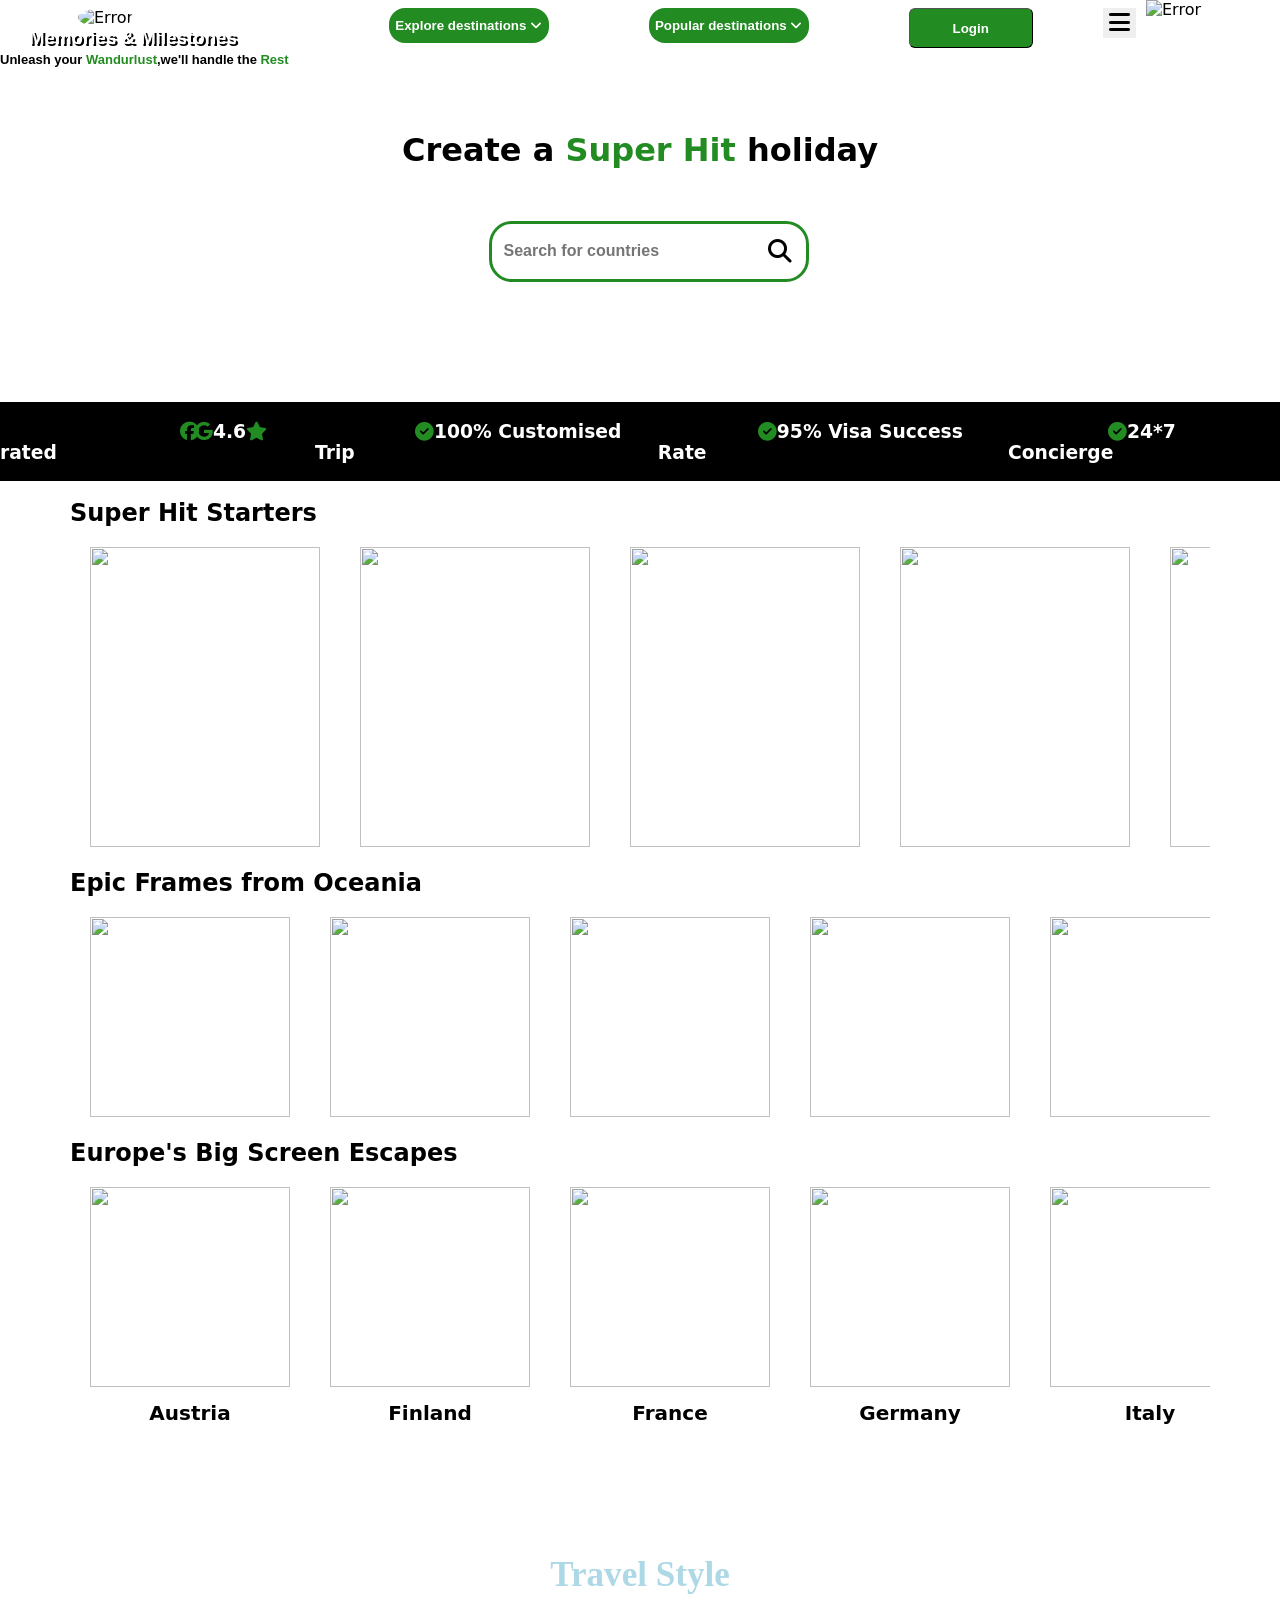
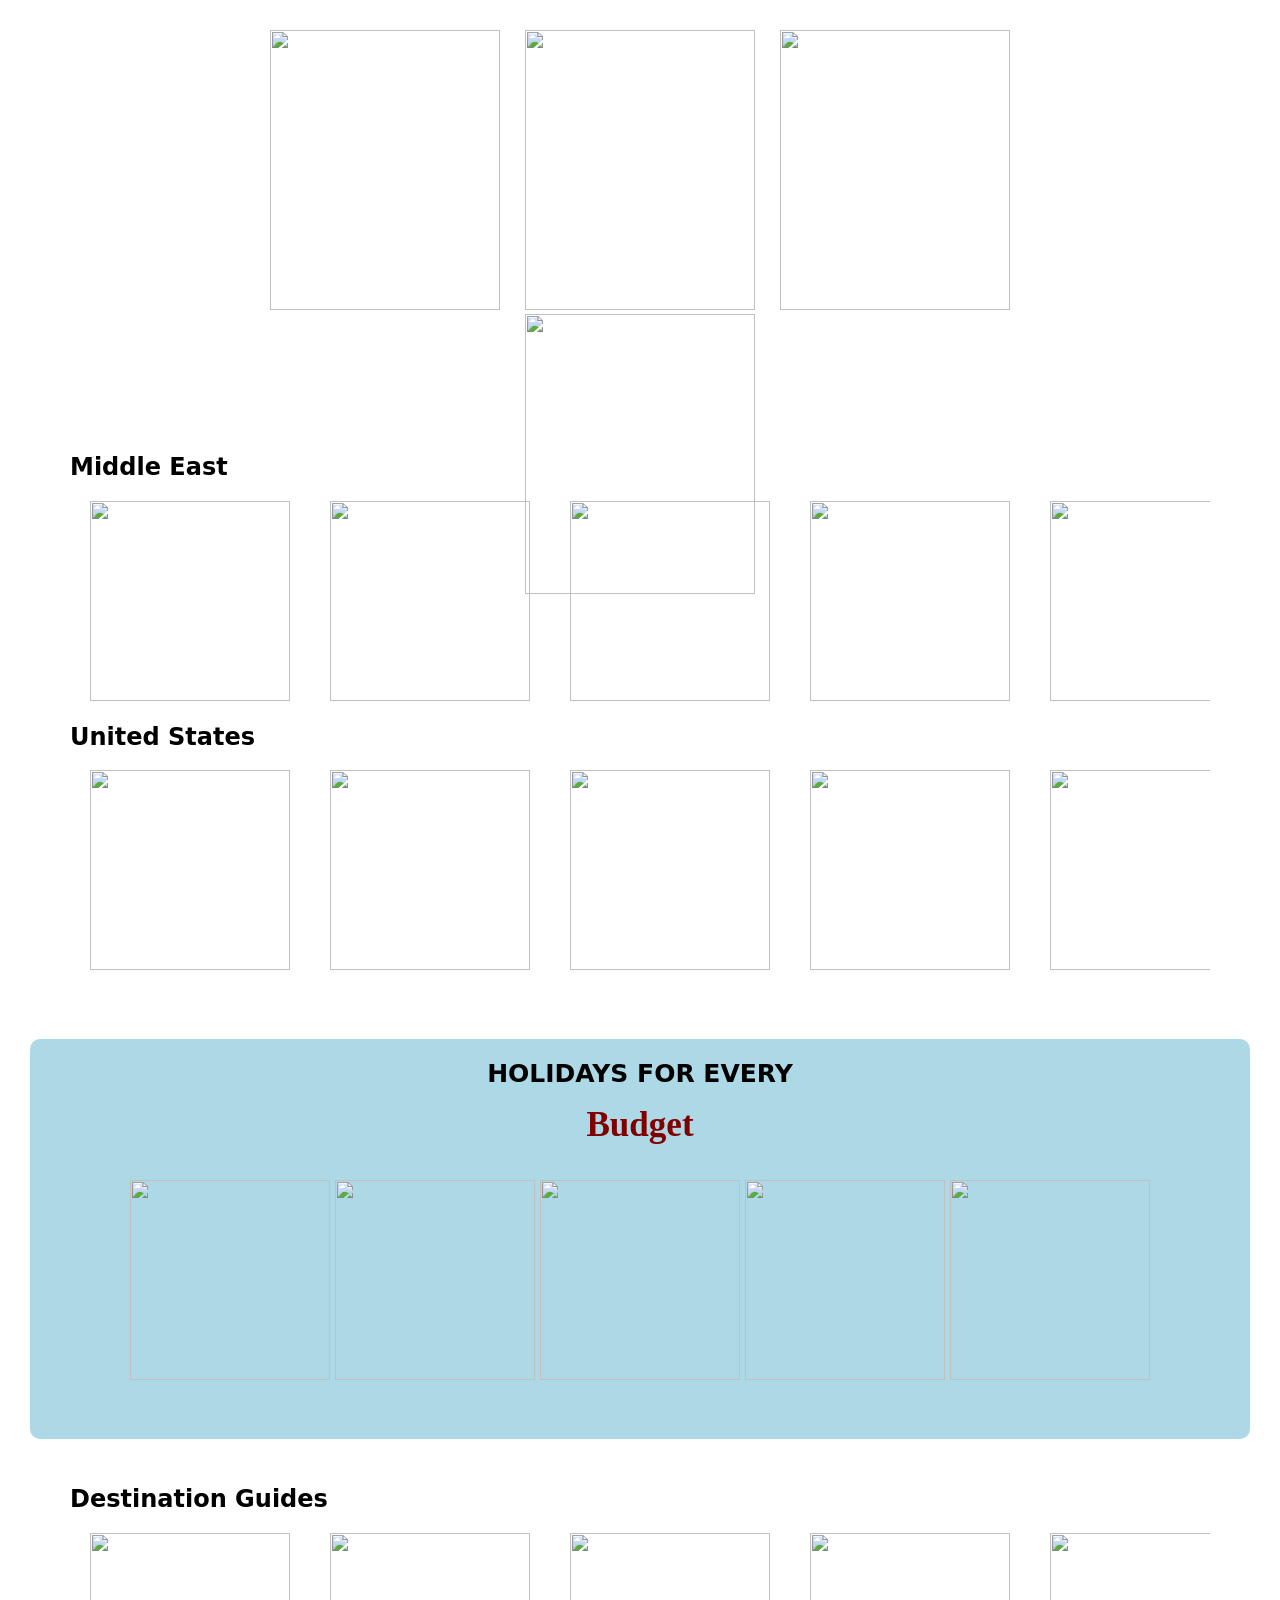
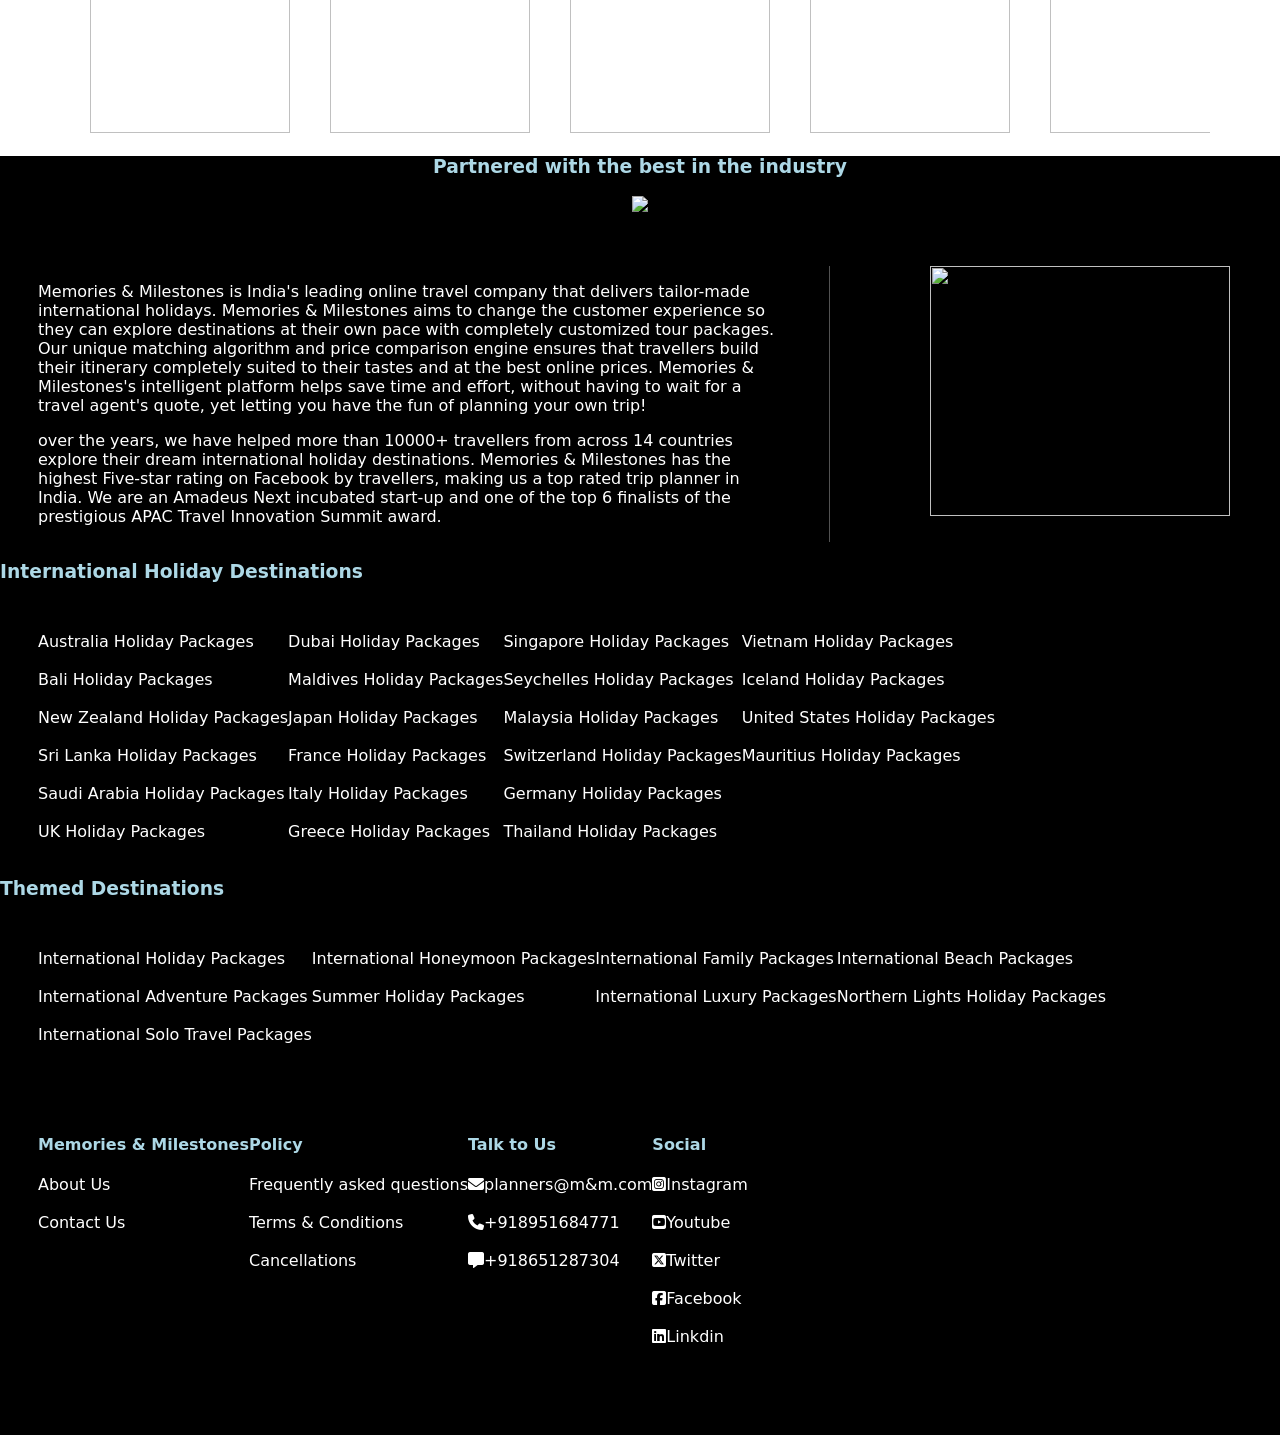
==== index.html @ abd153c5 "Add files via upload" ====
<!DOCTYPE html>
<html lang="en">
<head>
    <meta charset="UTF-8">
    <meta name="viewport" content="width=device-width, initial-scale=1.0">
    <title>Memories and Milestones</title>
    <link rel="stylesheet" href="./index.css">
    <script src="./index.js"></script>
    <link rel="stylesheet" href="https://cdnjs.cloudflare.com/ajax/libs/font-awesome/6.7.2/css/all.min.css" integrity="sha512-Evv84Mr4kqVGRNSgIGL/F/aIDqQb7xQ2vcrdIwxfjThSH8CSR7PBEakCr51Ck+w+/U6swU2Im1vVX0SVk9ABhg==" crossorigin="anonymous" referrerpolicy="no-referrer" />
</head>
<body>
    <div id="container1">
        <div id="block1">
        <div id="logo">
           <div><img src="../images-m&m/logo-green.jpg" alt="Error"></div> 
           <div><h3>Memories & Milestones</h3></div>
           <div><p>Unleash your <span>Wandurlust</span>,we'll handle the <span>Rest</span></p></div>
        </div>
        <div id="explore">
            <button onclick="exploredata()">Explore destinations  <i class="fa-solid fa-angle-down"></i></button>
            <div id="exploredata">
                <div id="data">
                    <div>
                  <div id="data1"><div><a href="#" alt="Error">Maldives</a></div><div><p>HONEYMOON</p></div></div><br>
                   <div id="data2"><div><a href="#" alt="Error">Bali</a></div><div><p>TRENDING</p></div></div><br>
                   <div id="data3"><div> <a href="#" alt="Error">Thailand</a></div><div><p>BUDGET</p></div></div><br>
                    <div id="data4"><div><a href="#" alt="Error">Abu Dhabi</a></div><div><p>POPULAR</p></div></div><br>
                    <div id="data5"><div><a href="#" alt="Error">Europe</a></div><div><p>IN SEASON</p></div></div><br>
                    <a href="#" alt="Error">Dubai</a> <br><br>
                    <a href="#" alt="Error">veitnam</a><br><br>
              </div>
              <div id="datablock2">
                <a href="#" alt="Error">Singapore</a><br><br>
                <a href="#" alt="Error">Greece</a><br><br>
                <a href="#" alt="Error">Switzerland</a><br><br>
                <a href="#" alt="Error">Sri-lanka</a><br><br>
                <a href="#" alt="Error">Mauritius</a><br><br>
                <a href="#" alt="Error">Azerbaijan</a><br><br>
                <a href="#" alt="Error">Italy</a><br><br>
              </div>
              </div>
              </div>
        </div>
        <div id="popular">
        <button onclick="populardata()">Popular destinations  <i class="fa-solid fa-angle-down"></i></button>
        <div id="populardata">
            <div id="data">
            <div id="data1"><div><p>OLD WORLD CHARM</p></div><div><a href="#" alt="Error">Europe</a></div></div><br>
           <div id="data2"><div><p>CULTURAL PARADISE</p></div><div> <a href="#" alt="Error">Bali</a></div></div><br>
          <div id="data3"><div><p>THE CITY OF LIFE</p></div> <div><a href="#" alt="Error">Dubai</a></div></div><br>
           <div id="data4"><div><p>THE LION CITY</p></div><div> <a href="#" alt="Error">Singapore</a></div></div><br>
          <div id="data5"> <div><p>PARADISE ON EARTH</p></div><div> <a href="#" alt="Error">Kashmir</a></div></div><br>
           <div id="data6"><div><p>CREATE MEMORIES IN</p></div><div> <a href="#" alt="Error">Maldives</a></div></div><br>
           <div id="data7"><div><p>LAND OF RISING SUN</p></div><div><a href="#" alt="Error">Japan</a></div></div><br>
           <div id="data8"><div><p>FALL IN LOVE WITH</p></div><div><a href="#" alt="Error">Sri-lanka</a></div></div><br>
           <div id="data9"><div><p>THE KINGDOM OF</p></div><div><a href="#" alt="Error">Thailand</a></div></div><br>
           <div id="data10"><div><p>THE LAND OF MAASAI</p></div><div><a href="#" alt="Error">Kenya</a></div></div><br>
            </div>
        </div>
    </div>
    <div id="login">
        <a href="../loginpage/login.html"><button>Login</button></a>
    </div>
    <div id="menu">
    <button onclick="bar()"><i class="fa-solid fa-bars"></i></button></div>
    <div id="menudata">
        <form>
            <h4>Hello Guest!!!</h4>
            <p onclick="indiantourism()">Indian Tourism  <i class="fa-solid fa-angle-down"></i></p>
            <div id="indiantourismdata">
                <a href="../loginpage/login.html" alt="Error">Andaman & Nicobar Tourism</a><br><br>
                <a href="../loginpage/login.html" alt="Error">Uttarkhand Tourism</a><br><br>
               <a href="../loginpage/login.html" alt="Error">Kashmir Tourism</a><br><br>
                <a href="../loginpage/login.html" alt="Error">Sikkim Tourism</a><br><br>
                <a href="../loginpage/login.html" alt="Error">Rajasthsn Tourism</a><br><br>
                <a href="../loginpage/login.html" alt="Error">Goa Tourism</a><br><br>
                <a href="../loginpage/login.html" alt="Error">Lakshadweep Tourism</a><br><br>
                <a href="../loginpage/login.html" alt="Error">Meghalaya Tourism</a><br><br>
                <a href="../loginpage/login.html" alt="Error">Kerala Tourism</a><br><br>
            </div><br>
           <div id="child">
            <a href="../loginpage/login.html" alt="Error">Family Theme Packages</a><br><br>
            <a href="../loginpage/login.html" alt="Error">Honeymoon Theme Packages</a><br><br>
            <a href="../loginpage/login.html" alt="Error">Adventure Theme Packages</a><br><br>
            <a href="./login.html" alt="Error">About Us</a><br><br>
            <a href="#" alt="Error">Contact Us</a><br><br>
            <a href="#" alt="Error">FAQ</a><br></div>
            </form>
    </div>
    <div id="tag">
        <div id="tagimg">
        <img src="../images-m&m/tagpink.png" alt="Error">
        </div>
        <div id="tagtxt">
        <i class="fa-solid fa-plane-departure"></i>
        </div>
    </div>
    </div>
    <div id="tagline">
<h1>Create a <span>Super Hit</span> holiday</h1>
    </div>
    <div id="search">
        <input type="text" placeholder="Search for countries"><i class="fa-solid fa-magnifying-glass"></i>
    </div>
    </div>
    <div id="block3">
        <div><h3><i class="fa-brands fa-facebook"></i><i class="fa-brands fa-google"></i>4.6<i class="fa-solid fa-star"></i>rated</h3></div>
        <div><h3><i class="fa-solid fa-circle-check"></i>100% Customised Trip</h3></div>
        <div><h3><i class="fa-solid fa-circle-check"></i>95% Visa Success Rate</h3></div>
        <div><h3><i class="fa-solid fa-circle-check"></i>24*7 Concierge</h3></div>
    </div>
    <div>
         <video autoplay muted loop>
        <source src="../images-m&m/balloonhomepage.mp4">
    </video>
    </div>
    <div id="container2">
        <h2>Super Hit Starters</h2>
        <div id="shsimgs">
        <a href="#" alt="Error"><img src="../images-m&m/shs1.avif"></a>
        <a href="#" alt="Error"><img src="../images-m&m/shs2.avif"></a>
        <a href="#" alt="Error"><img src="../images-m&m/shs3.avif"></a>
        <a href="#" alt="Error"><img src="../images-m&m/shs4.avif"></a>
        <a href="#" alt="Error"><img src="../images-m&m/shs5.avif"></a>
        <a href="#" alt="Error"><img src="../images-m&m/shs6.avif"></a>
        <a href="#" alt="Error"><img src="../images-m&m/shs7.avif"></a>
        </div>
    </div>
    <div id="container3">
        <h2>Epic Frames from Oceania</h2>
        <div id="epicimgs">
        <a href="#" alt="Error"><img src="../images-m&m/epic australia.avif"> </a>
        <a href="#" alt="Error"><img src="../images-m&m/epic newzealand.avif"></a>
        <a href="#" alt="Error"><img src="../images-m&m/epic fiji.avif"></a>
        <a href="#" alt="Error"><img src="../images-m&m/epic melbourne.avif"></a>
        <a href="#" alt="Error"><img src="../images-m&m/epic sydney.avif"></a>
        <a href="#" alt="Error"><img src="../images-m&m/epic perth.avif"></a>
        <a href="#" alt="Error"><img src="../images-m&m/epic queensland.avif"></a>
        </div>
    </div>
    <div id="container4">
        <h2>Europe's Big Screen Escapes</h2>
        <div id="ebseimgs">
            <a href="#" alt="Error"><img src="../images-m&m/ebse austria.avif"><figcaption>Austria</figcaption></a>
            <a href="#" alt="Error"><img src="../images-m&m/ebse finland.avif"><figcaption>Finland</figcaption></a>
            <a href="#" alt="Error"><img src="../images-m&m/ebse france.avif"><figcaption>France</figcaption></a>
            <a href="#" alt="Error"><img src="../images-m&m/ebse germany.webp"><figcaption>Germany</figcaption></a>
            <a href="#" alt="Error"><img src="../images-m&m/ebse italy.avif"><figcaption>Italy</figcaption></a>
            <a href="#" alt="Error"><img src="../images-m&m/ebse norway.avif"><figcaption>Norway</figcaption></a>
            <a href="#" alt="Error"><img src="../images-m&m/ebse spain.avif"><figcaption>Spain</figcaption></a>
            <a href="#" alt="Error"><img src="../images-m&m/ebse switzerland.avif"><figcaption>Switzerland</figcaption></a>
            <a href="#" alt="Error"><img src="../images-m&m/ebse uk.avif"><figcaption>United Kingdoms</figcaption></a>
        </div>
    </div>
    <div id="container5">
       <div id="txt1"> <h3>Choose Your</h3></div>
        <div id="txt2"><h3>Travel Style</h3></div>
        <div id="c5imgs">
        <a href="#" alt="Error"><img src="../images-m&m/c5-honeymoon.avif"></a>
        <a href="#" alt="Error"><img src="../images-m&m/c5-beach.avif"></a>
        <a href="#" alt="Error"><img src="../images-m&m/c5-adventure.avif"></a>
        <a href="#" alt="Error"><img src="../images-m&m/c5-family.avif"></a>
        </div>
    </div>
     <div id="container6">
        <h2>Middle East</h2>
        <div id="meimgs">
            <a href="#" alt="Error"><img src="../images-m&m/meabudhabi.avif"></a>
            <a href="#" alt="Error"><img src="../images-m&m/mealula.avif"> </a>
            <a href="#" alt="Error"><img src="../images-m&m/medubai.avif"> </a>
            <a href="#" alt="Error"><img src="../images-m&m/meqatar.avif"> </a>
            <a href="#" alt="Error"><img src="../images-m&m/mebahrain.avif"> </a>
            <a href="#" alt="Error"><img src="../images-m&m/mesaudi.avif"> </a>
        </div>
    </div>
    <div id="container7">
        <h2>United States</h2>
        <div id="usimgs">
            <a href="#" alt="Error"><img src="../images-m&m/us3.avif"></a>
            <a href="#" alt="Error"><img src="../images-m&m/us2.avif"></a>
            <a href="#" alt="Error"><img src="../images-m&m/us4.avif"></a>
            <a href="#" alt="Error"><img src="../images-m&m/us5.avif"></a>
            <a href="#" alt="Error"><img src="../images-m&m/us1.avif"></a>
        </div>
    </div>
    <div id="container8">
        <div id="txt1"><h3>HOLIDAYS FOR EVERY</h3></div>
        <div id="txt2"><h3>Budget</h3></div>
        <div id="c8imgs">
            <a href="#" alt="Error"><img src="../images-m&m/budget50k.avif"></a>
            <a href="#" alt="Error"><img src="../images-m&m/budget75k.avif"></a>
            <a href="#" alt="Error"><img src="../images-m&m/budget100k.avif"></a>
            <a href="#" alt="Error"><img src="../images-m&m/budget200k.avif"></a>
            <a href="#" alt="Error"><img src="../images-m&m/budget300k.avif"></a>
        </div>
    </div>
    <div id="container9">
        <h2>Destination Guides</h2>
        <div id="dgimgs">
            <a href="#" alt="Error"><img src="../images-m&m/dg1.avif"></a>
            <a href="#" alt="Error"><img src="../images-m&m/dg2.avif"></a>
            <a href="#" alt="Error"><img src="../images-m&m/dg3.avif"></a>
            <a href="#" alt="Error"><img src="../images-m&m/dg4.avif"></a>
            <a href="#" alt="Error"><img src="../images-m&m/dg5.avif"></a>
            <a href="#" alt="Error"><img src="../images-m&m/dg6.avif"></a>
            <a href="#" alt="Error"><img src="../images-m&m/dg14.avif"></a>
            <a href="#" alt="Error"><img src="../images-m&m/dg8.avif"></a>
            <a href="#" alt="Error"><img src="../images-m&m/dg9.avif"></a>
            <a href="#" alt="Error"><img src="../images-m&m/dg10.avif"></a>
            <a href="#" alt="Error"><img src="../images-m&m/dg11.avif"></a>
            <a href="#" alt="Error"><img src="../images-m&m/dg12.avif"></a>
            <a href="#" alt="Error"><img src="../images-m&m/dg13.avif"></a>
        </div>
    </div>
    <div id="container10">
       <div id="txt1"><h3>Partnered with the best in the industry</h3></div>
        <div id="image1"><img src="../images-m&m/partneshipimg.webp"></div>
        <div id="block102">
            <div id="txt">
                <p>Memories & Milestones is India's leading online travel company that delivers tailor-made international holidays. Memories & Milestones aims to change the customer experience so they can explore destinations at their own pace with completely customized tour packages. Our unique matching algorithm and price comparison engine ensures that travellers build their itinerary completely suited to their tastes and at the best online prices. Memories & Milestones's intelligent platform helps save time and effort, without having to wait for a travel agent's quote, yet letting you have the fun of planning your own trip!</p>
<p>over the years, we have helped more than 10000+ travellers from across 14 countries explore their dream international holiday destinations. Memories & Milestones has the highest Five-star rating on Facebook by travellers, making us a top rated trip planner in India. We are an Amadeus Next incubated start-up and one of the top 6 finalists of the prestigious APAC Travel Innovation Summit award.</p>
            </div>
           
            <div id="image">
                <img src="../images-m&m/c10 img.jpg">
            </div> 
        </div>
        <h3>International Holiday Destinations</h3>
        <div id="block103">
            <div>
                <a href="#">Australia Holiday Packages</a><br><br>
                <a href="#">Bali Holiday Packages</a><br><br>
                <a href="#">New Zealand Holiday Packages</a><br><br>
                <a href="#">Sri Lanka Holiday Packages</a><br><br>
                <a href="#">Saudi Arabia Holiday Packages</a><br><br>
                <a href="#">UK Holiday Packages</a><br><br>
            </div>
            <div>
            <a href="#">Dubai Holiday Packages</a><br><br>
            <a href="#">Maldives Holiday Packages</a><br><br>
            <a href="#">Japan Holiday Packages</a><br><br>
            <a href="#">France Holiday Packages</a><br><br>
            <a href="#">Italy Holiday Packages</a><br><br>
            <a href="#">Greece Holiday Packages</a><br><br>
            </div>
            <div>
                <a href="#">Singapore Holiday Packages</a><br><br>
                <a href="#">Seychelles Holiday Packages</a><br><br>
                <a href="#">Malaysia Holiday Packages</a><br><br>
                <a href="#">Switzerland Holiday Packages</a><br><br>
                <a href="#">Germany Holiday Packages</a><br><br>
                <a href="#">Thailand Holiday Packages</a><br><br>
            </div>
            <div>
                <a href="#">Vietnam Holiday Packages</a><br><br>
                <a href="#">Iceland Holiday Packages</a><br><br>
                <a href="#">United States Holiday Packages</a><br><br>
                <a href="#">Mauritius Holiday Packages</a><br><br>
            </div>
    </div>
    <h3>Themed Destinations</h3>
    <div id="block104">
        <div>
            <a href="#">International Holiday Packages</a><br><br>
            <a href="#">International Adventure Packages</a><br><br>
            <a href="#">International Solo Travel Packages</a><br><br>
        </div>
         <div>
            <a href="#">International Honeymoon Packages</a><br><br>
            <a href="#">Summer Holiday Packages</a><br><br>
        </div>
         <div>
            <a href="#">International Family Packages</a><br><br>
            <a href="#">International Luxury Packages</a><br><br>
        </div>
         <div>
            <a href="#">International Beach Packages</a><br><br>
            <a href="#">Northern Lights Holiday Packages</a><br><br>
        </div>
    </div>
    <div id="block105">
        <div>
            <h4>Memories & Milestones</h4>
            <a href="#">About Us</a><br><br>
            <a href="#">Contact Us</a><br><br>
        </div>
        <div>
            <h4>Policy</h4>
            <a href="#">Frequently asked questions</a><br><br>
            <a href="#">Terms & Conditions</a><br><br>
            <a href="#">Cancellations</a><br><br>
        </div>
        <div>
            <h4>Talk to Us</h4>
            <a href="#"><i class="fa-solid fa-envelope"></i>planners@m&m.com</a><br><br>
            <a href="#"><i class="fa-solid fa-phone"></i>+918951684771</a><br><br>
            <a href="#"><i class="fa-solid fa-message"></i>+918651287304</a><br><br>
        </div>
        <div>
            <h4>Social</h4>
            <a href="#"><i class="fa-brands fa-square-instagram"></i>Instagram</a><br><br>
            <a href="#"><i class="fa-brands fa-square-youtube"></i>Youtube</a><br><br>
            <a href="#"><i class="fa-brands fa-square-x-twitter"></i>Twitter</a><br><br>
            <a href="#"><i class="fa-brands fa-square-facebook"></i>Facebook</a><br><br>
            <a href="#"><i class="fa-brands fa-linkedin"></i>Linkdin</a><br><br>
            <p>Travel Troops Global Private Ltd. © 2025 all rights reserved.<br>Triptool Global Private Limited</p>
    </div>
    </div>
</body>
</html>
---- index.css ----
body{margin-left: 0px;
margin-right: 0px;
font-family: system-ui, -apple-system, BlinkMacSystemFont, 'Segoe UI', Roboto, Oxygen, Ubuntu, Cantarell, 'Open Sans', 'Helvetica Neue', sans-serif;}
#block1{display: flex;}
#logo h3{color:white;
    text-shadow: 2px 2px black;
font-family: Arial, Helvetica, sans-serif;
font-weight: 750;
margin: 0px 0px 0px 29px;}
#logo p{color:black;
font-family: Arial, Helvetica, sans-serif;
font-weight: 550;
font-size: small;
margin-top: 3px;}
#logo span,#tagline span{color: #228B22;}
#logo img{   width: 100px;
    height: 100px;
    margin-left: 78px;
border-radius: 50%;}
#explore button,#popular button{width: 160px;
height: 35px;
margin-left: 100px;
border-radius: 16px;
color:white;
font-weight: 550;
font-family: Arial, Helvetica, sans-serif;
border: 0px;
background-color: #228B22;}
#login button{width: 124px;
    height: 40px;
    margin-left: 100px;
    border-radius: 6px;
    color: white;
    background-color: #228B22;
    font-weight: 800;
    border: 1px outset black;
    font-family: Arial, Helvetica, sans-serif;}
#explore #exploredata{display: none;
position: absolute;
padding-left: 5px;
top: 54px;
left: 304px;
background-color: white;
border-radius: 6px;}
#popular #populardata{display: none;
position: absolute;
top: 54px;
left: 615px;
background-color: white;
border-radius: 6px;}
#explore #exploredata #data{display: flex;}
#explore #exploredata a:link,#populardata a:link{text-decoration: none;
color: black;}
#explore #exploredata a:hover,#populardata a:hover{color: #228B22;
font-size: 18px}
#explore #exploredata #data p,#popular #populardata #data p{margin-bottom: 0px;
    margin-top: 0px;
    margin-left:10px;
    border-radius: 20px;
        padding-left: 9px;
        padding-right: 9px;
    border: 1px solid white;}
#explore #exploredata #data1 p{background-color: rgba(243, 112, 134, 0.767);}
#explore #exploredata #data2 p{background-color: rgba(233, 150, 122, 0.678);}
#explore #exploredata #data3 p{background-color: rgba(144, 238, 144, 0.664);}
#explore #exploredata #data4 p{background-color: rgba(127, 255, 212, 0.644);}
#explore #exploredata #data5 p{background-color: rgba(95, 158, 160, 0.658);}
#explore #exploredata #datablock2{margin-left: 28px;
    margin-right: 15px;}
#explore #exploredata #data #data1,#explore #exploredata #data #data2,#explore #exploredata #data #data3,#explore #exploredata #data #data4,#explore #exploredata #data #data5{display: flex;}
#populardata #data1,#populardata #data2,#populardata #data3,#populardata #data4,#populardata #data5,#populardata #data6,#populardata #data7,#populardata #data8,#populardata #data9,#populardata #data10{display: flex;}
#popular #populardata #data p{background-color: #228b2288;
margin-right: 20px;}   
#menu button{color:black;
        border: 0px;
    margin-left: 70px;
font-size:24px;}
#menudata{display: none;
position: absolute;
z-index: 1;
top: 46px;
right: 7px;
padding-left: 11px;
    width: 260px;
background-color:#ADD8E6}
#menudata h4{color:#228B22;
font-family: Arial, Helvetica, sans-serif;}
#menudata p,#menudata #child{border:0px;
    font-family: 'Segoe UI', Tahoma, Geneva, Verdana, sans-serif;
    text-align:left;
    margin-bottom: 12px;
width: 240px;
font-size:19px;}
#menudata p{cursor: pointer;}
#menudata #child a{color: black;
text-decoration: none;
margin-top: 5px;}
#menudata p i{margin-left: 82px;}
#indiantourismdata{display: none;
background-color:#add8e698;
padding-left: 3px;
border-radius: 10px;
    margin-right: 15px;
padding-top: 5px;}
#indiantourismdata a:link,#indiantourismdata a:visited,#indiantourismdata a:active{font-size: 15px;
text-decoration: none;
color: rgba(0, 0, 0, 0.808);}
#indiantourismdata a:hover{color:#228B22;
text-decoration: none;}
#tagimg img{position: absolute;
top: 0px;
right: 34px;
border-radius: 0px 0px 8px 8px;
width: 100px;
height: 200px;}
#tagtxt i{color:white;
position: absolute;
top: 136px;
right: 74px;}
#tagline,#search{display: flex;
justify-content: center;
margin-top: 30px;}
#search input{border: 3px solid #228B22;
    color: rgb(43, 39, 39);
    width: 300px;
    border-radius: 23px;
    padding-left: 12px;
    font-size: medium;
    font-weight: 550;
    height: 53px;
margin-bottom: 120px;}
#search i{    margin-left: -41px;
    font-size: x-large;
    padding-top: 18px;}
#block3{display: flex;
background-color: black;
color: white;}
#block3 .fa-circle-check,#block3 .fa-star,#block3 .fa-facebook,#block3 .fa-google{color: #228B22;}
#block3 .fa-circle-check{margin-left: 100px;}
#block3 .fa-facebook{margin-left: 180px;}
#block3 .fa-google{margin-left: -4px;}
video{position: absolute;
top: 0px;
z-index: -1;
left: 0px;
        width: 1501px;
    height: 845px;}
#container2,#container3,#container6,#container4,#container7,#container9{background-color: white;
margin-top: -19px;
padding-left: 70px;
padding-right: 70px;}
#container2 #shsimgs img{width:230px;
height: 300px;}
#container3 #epicimgs img,#container6 #meimgs img,#container4 #ebseimgs img,#container7 #usimgs img,#container9 #dgimgs img{width: 200px;
height: 200px;}
#container2 #shsimgs,#container3 #epicimgs,#container6 #meimgs,#container4 #ebseimgs,#container7 #usimgs,#container9 #dgimgs{display: flex;
overflow-x: scroll;}
#shsimgs::-webkit-scrollbar,#epicimgs::-webkit-scrollbar,#meimgs::-webkit-scrollbar,#ebseimgs::-webkit-scrollbar,#usimgs::-webkit-scrollbar,#dgimgs::-webkit-scrollbar{display: none;}
#container2 #shsimgs a,#container3 #epicimgs a,#container6 #meimgs a,#container4 #ebseimgs a,#container7 #usimgs a,#container9 #dgimgs a{margin-right: 20px;
margin-left: 20px;}
#container5 #c5imgs a{margin-left: 10px;
margin-right: 10px;}
#container2 h2,#container3 h2,#container6 h2,#container4 h2,#container7 h2{padding-top: 17px;}
#container4 figcaption{color: black;
font-weight: 550;
text-align: center;
margin-top: 10px;
font-size: 20px;}
#container4 a:link{text-decoration: none;}
#c5imgs img{width: 230px;
height: 280px;}
#container5{background-image:linear-gradient(rgba(114, 3, 3, 0.86)),url(../images-m&m/container5backgroundimg.jpg);
    background-size: cover;
text-align: center;
height: 500px;
margin-left: 150px;
border-radius: 10px;
margin-bottom: 65px;
margin-right: 150px;}
#container5 #txt1 h3{color: white;
font-size: 25px;
    margin-top: 65px;
    padding-top: 20px;}
#container5 #txt2{font-family:cursive;
    color: #ADD8E6;
    margin-top: -19px;
font-size: 30px;
margin-bottom: 7px;}
#container8{background-color: #ADD8E6;
text-align: center;
height: 400px;
margin-left: 30px;
border-radius: 10px;
margin-bottom: 65px;
margin-right: 30px;}
#container8 #txt1 h3{font-size: 25px;
    margin-top: 65px;
    padding-top: 20px;}
#container8 #txt2{color: maroon;
font-family: cursive;
margin-top: -19px;
font-size: 30px;
margin-bottom: 7px;}
#c8imgs img{width:200px ;
height: 200px;}
#block102,#block103,#block104,#block105{display: flex;
    margin-top: 50px;
margin-left: 38px;}
#container10{background-color: black;}
#container10 #txt1,#container10 #image1{text-align: center;}
#container10 a:link{color: white;
text-decoration: none;}
#container10 a:hover{color: white;
    text-decoration: dashed;}
    #container10 a:visited{color: white;}
#container10 h3,#container10 h4{color: #ADD8E6;}
#container10 #image1 img{width: 1000px;}
#block102 #txt{color: white;
    padding-right: 50px;
border-right: 1px solid rgba(128, 128, 128, 0.644);}
#block102 #image img{width: 300px;
    margin-left: 100px;
    margin-right: 50px;
height: 250px;}
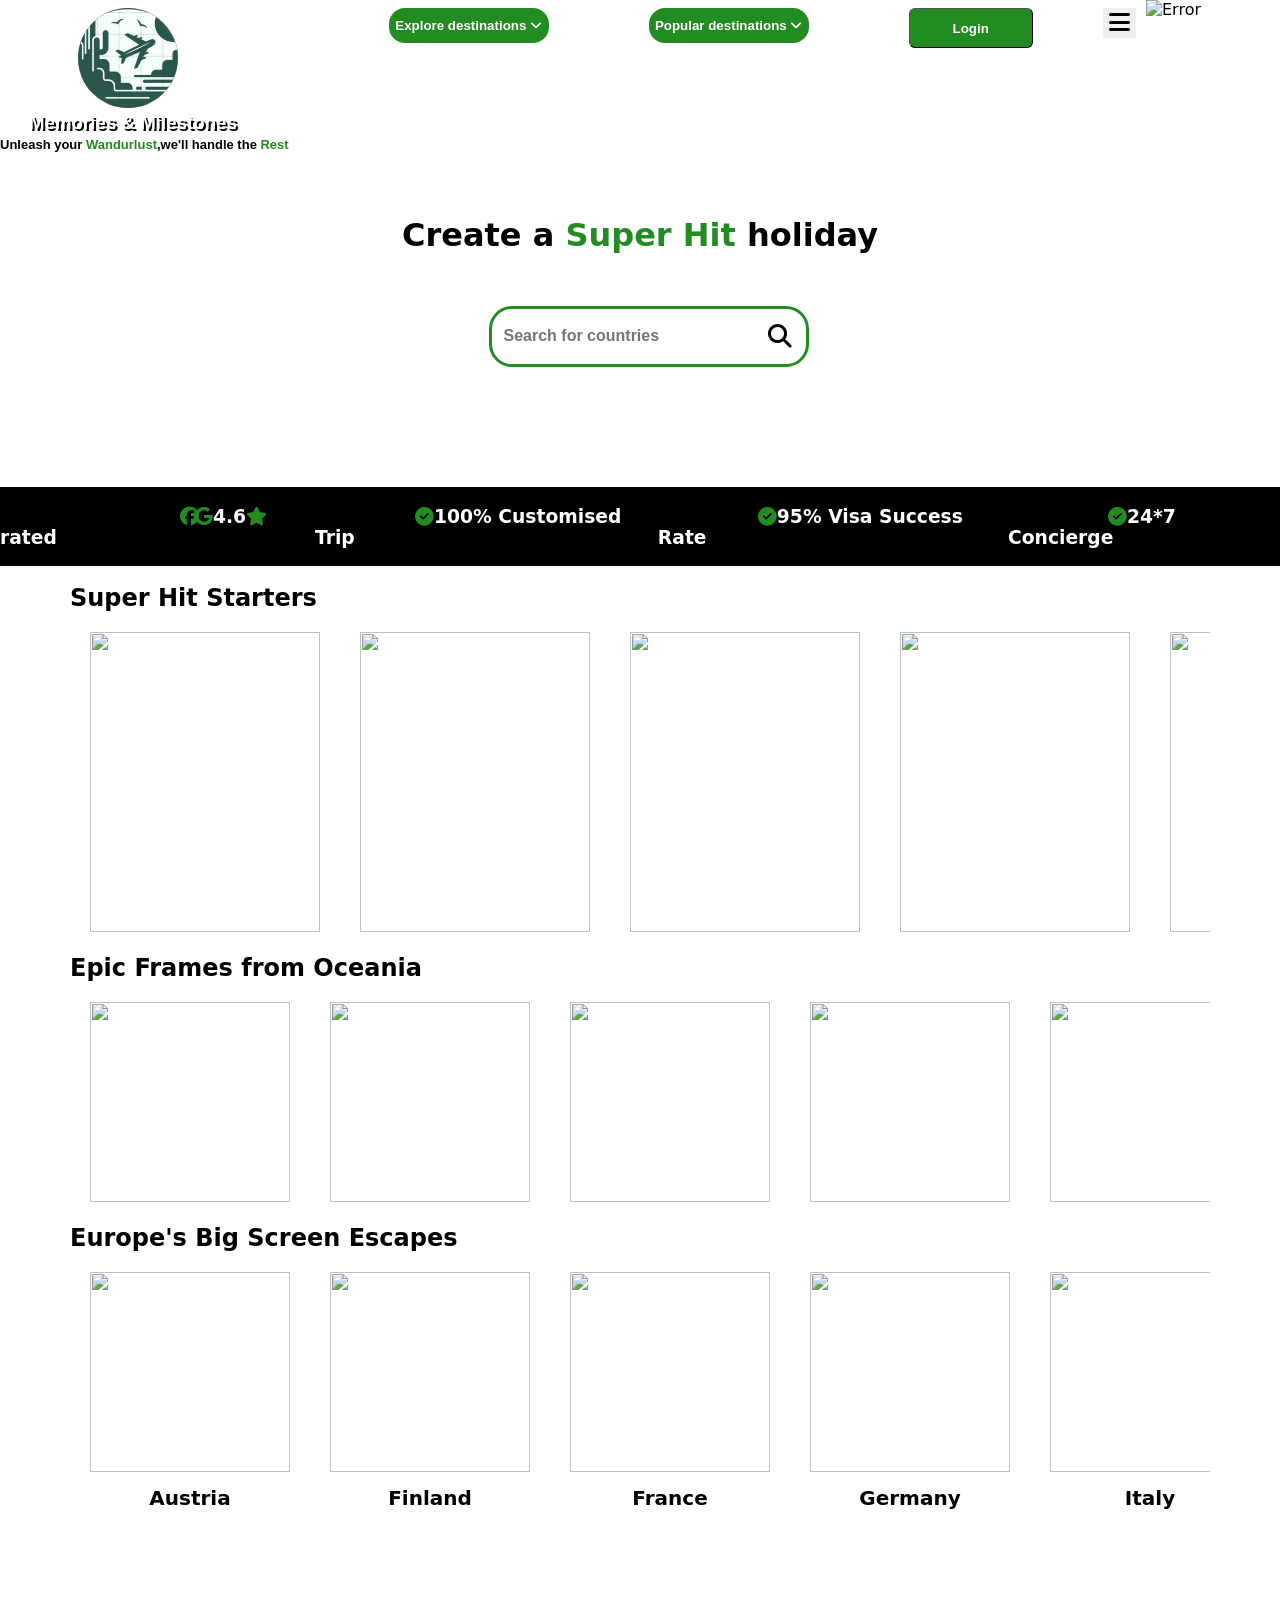
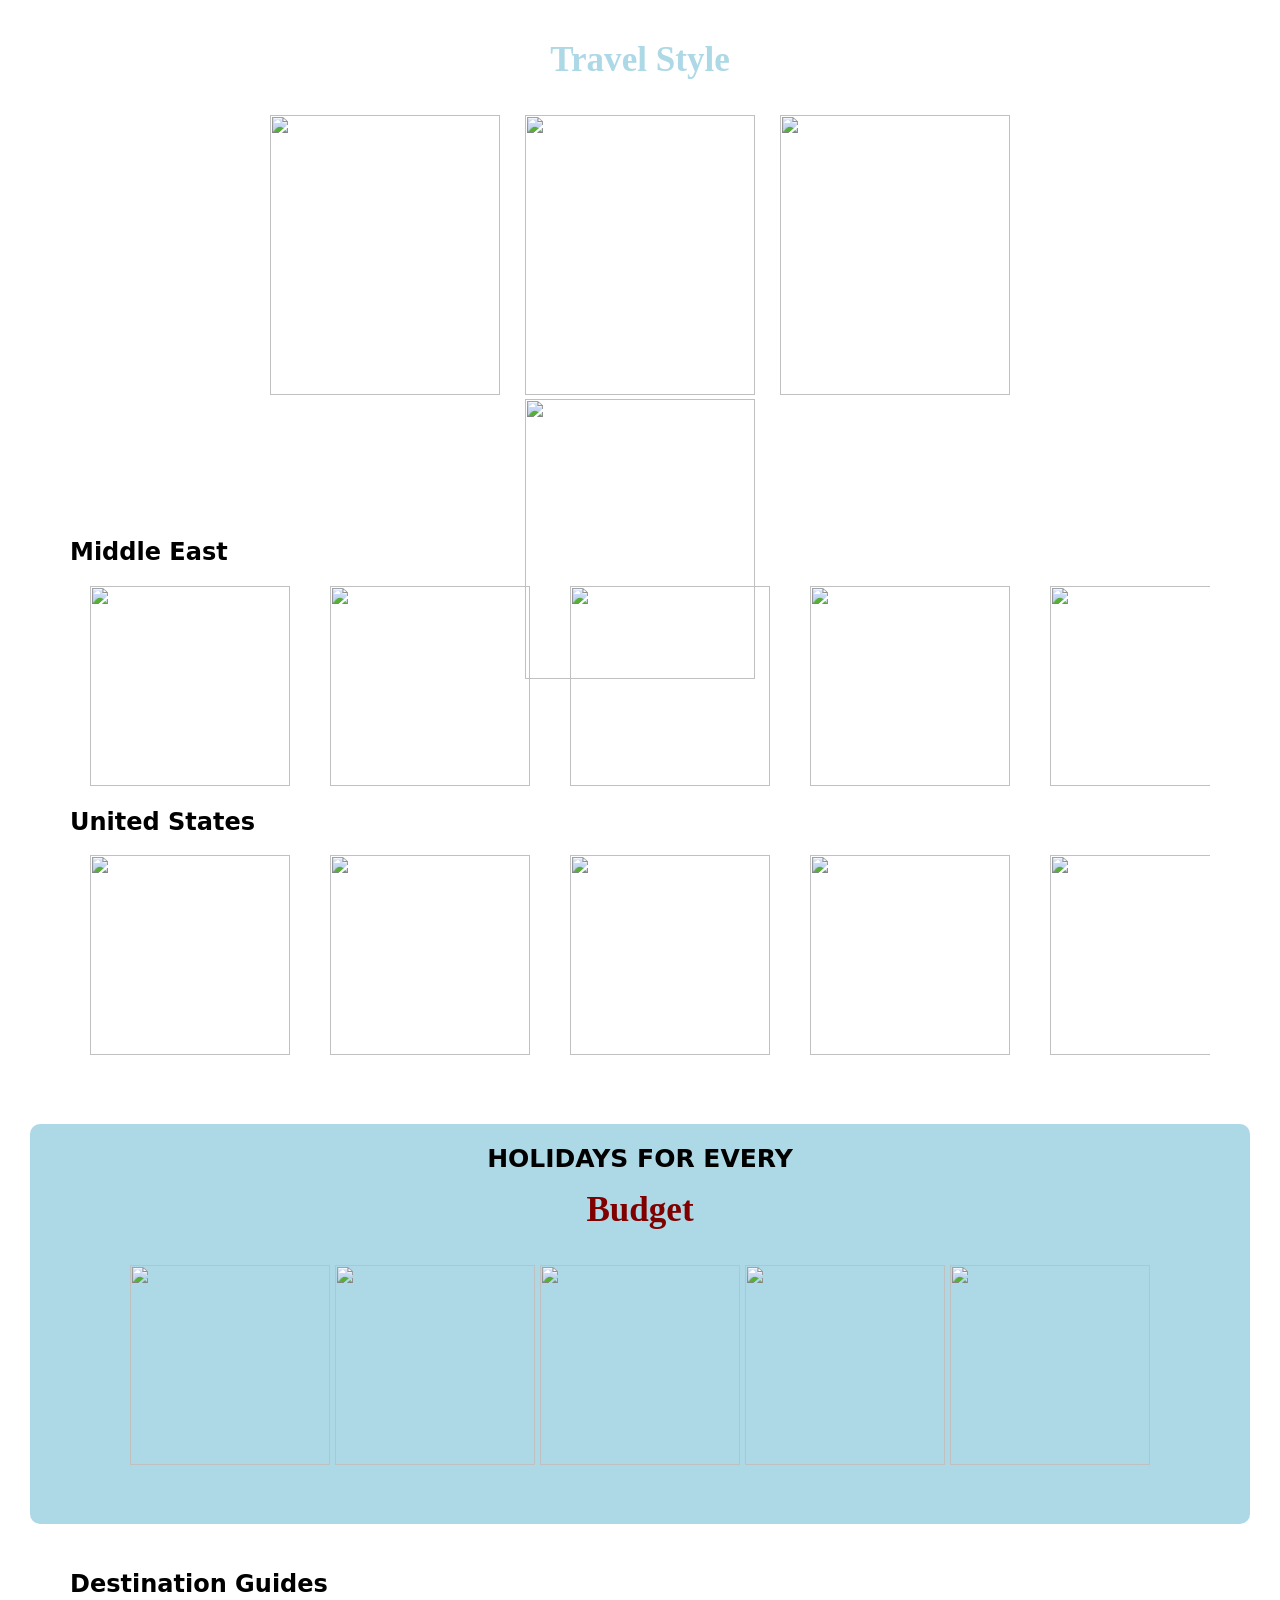
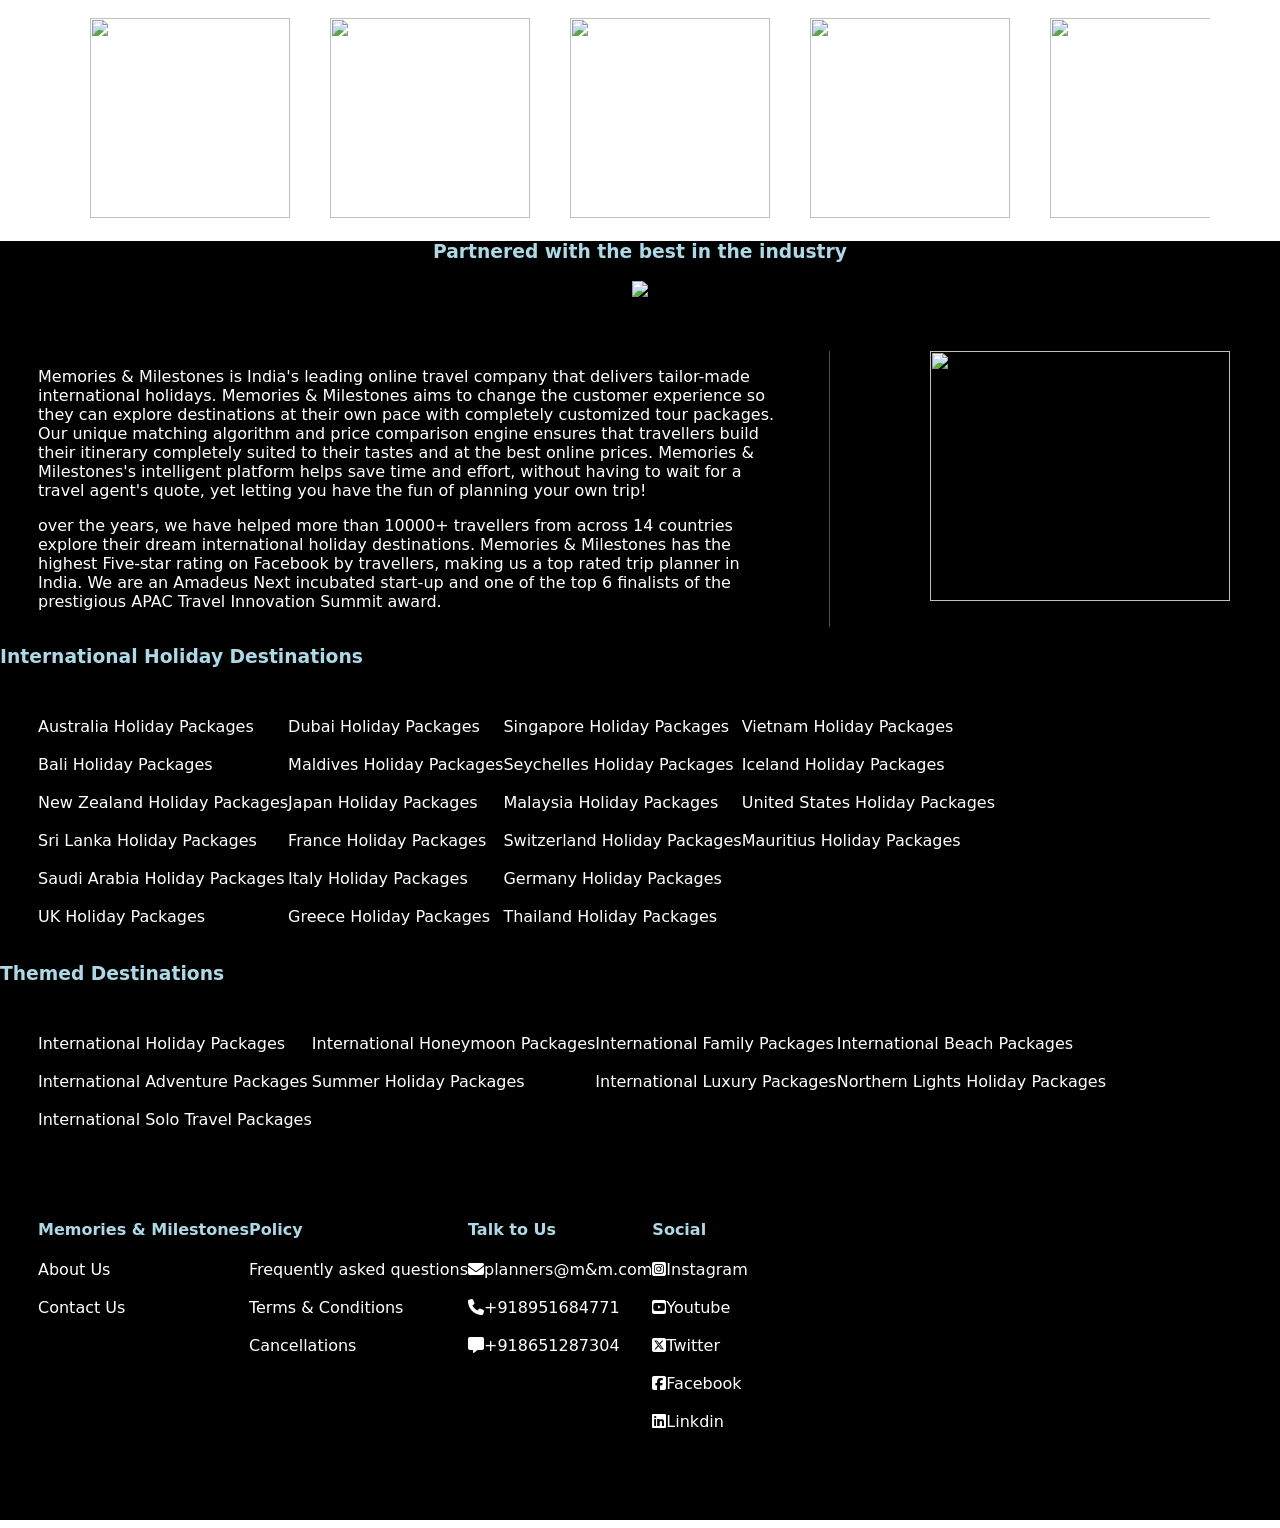
==== commit 85dff291: "Update index.html" ====
--- a/index.html
+++ b/index.html
@@ -12,7 +12,7 @@
     <div id="container1">
         <div id="block1">
         <div id="logo">
-           <div><img src="../images-m&m/logo-green.jpg" alt="Error"></div> 
+           <div><img src="logo-green.jpg" alt="Error"></div> 
            <div><h3>Memories & Milestones</h3></div>
            <div><p>Unleash your <span>Wandurlust</span>,we'll handle the <span>Rest</span></p></div>
         </div>
@@ -307,4 +307,4 @@
     </div>
     </div>
 </body>
-</html>+</html>
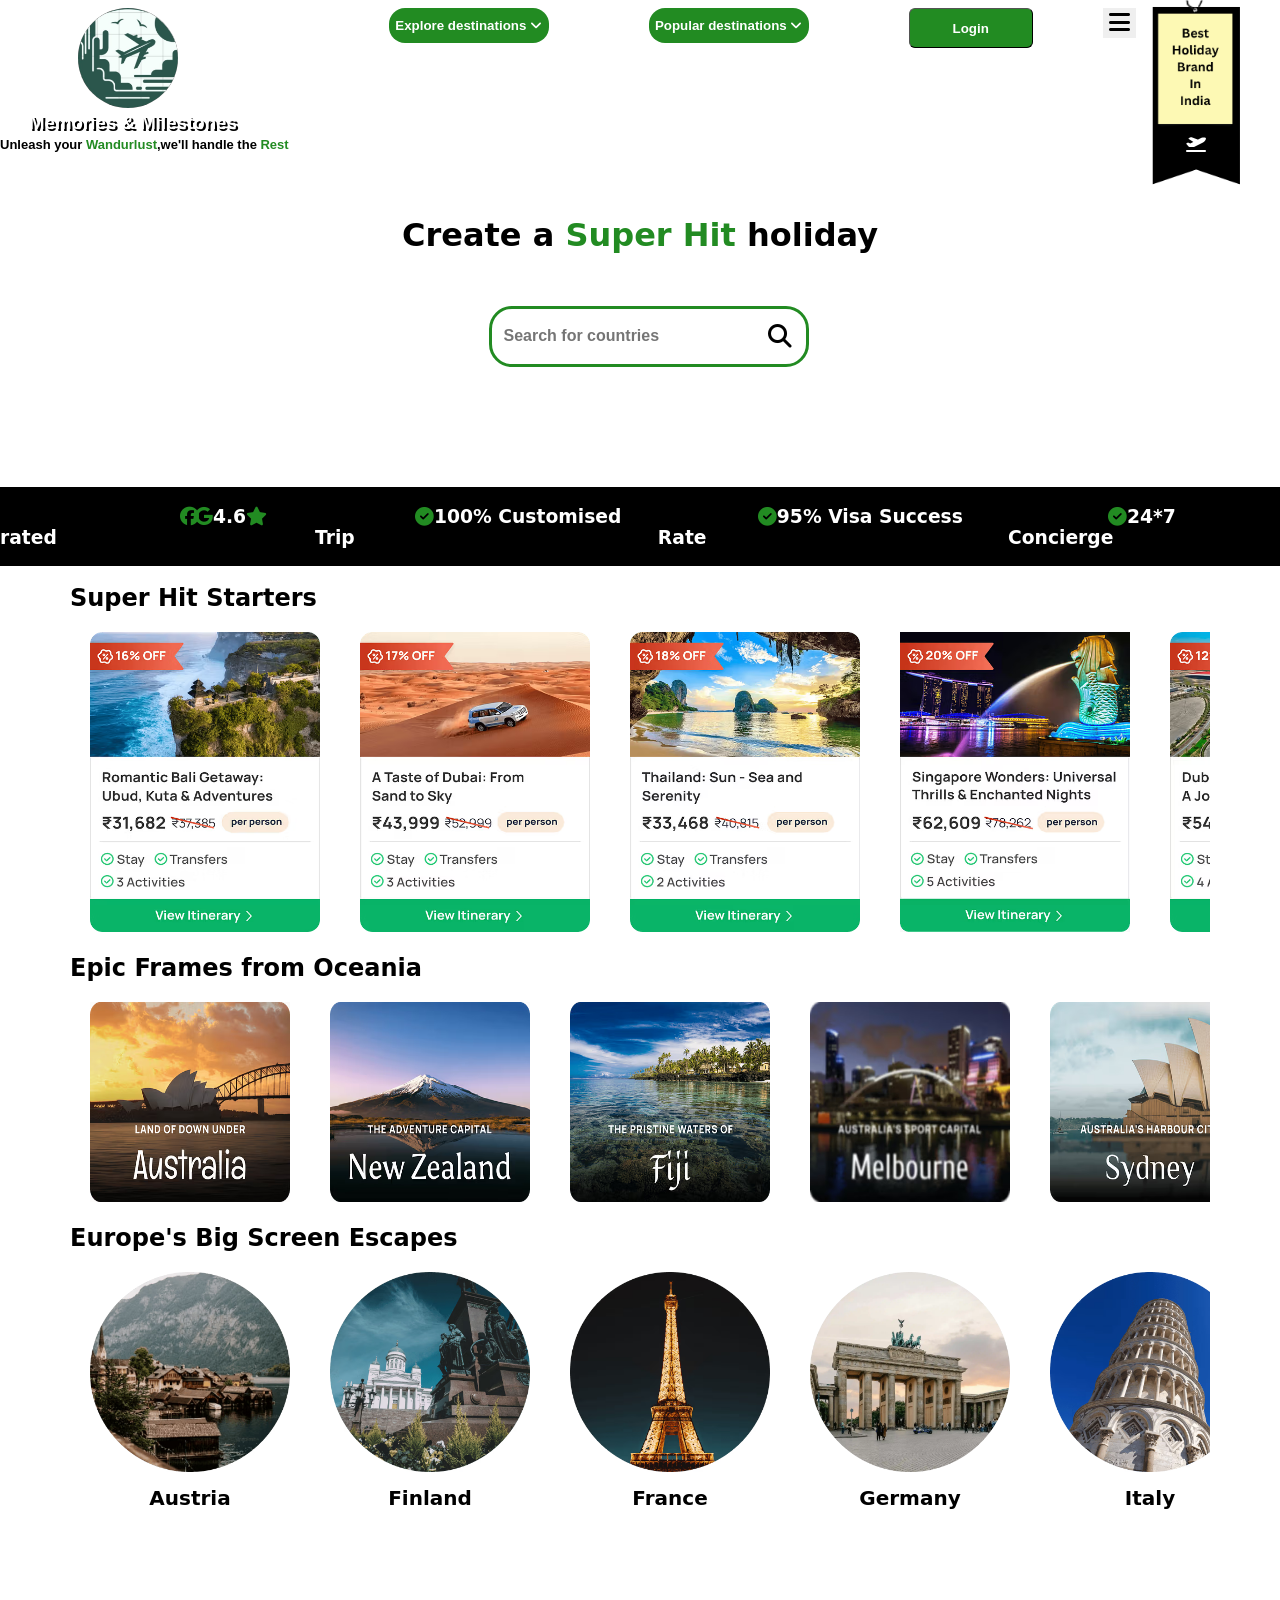
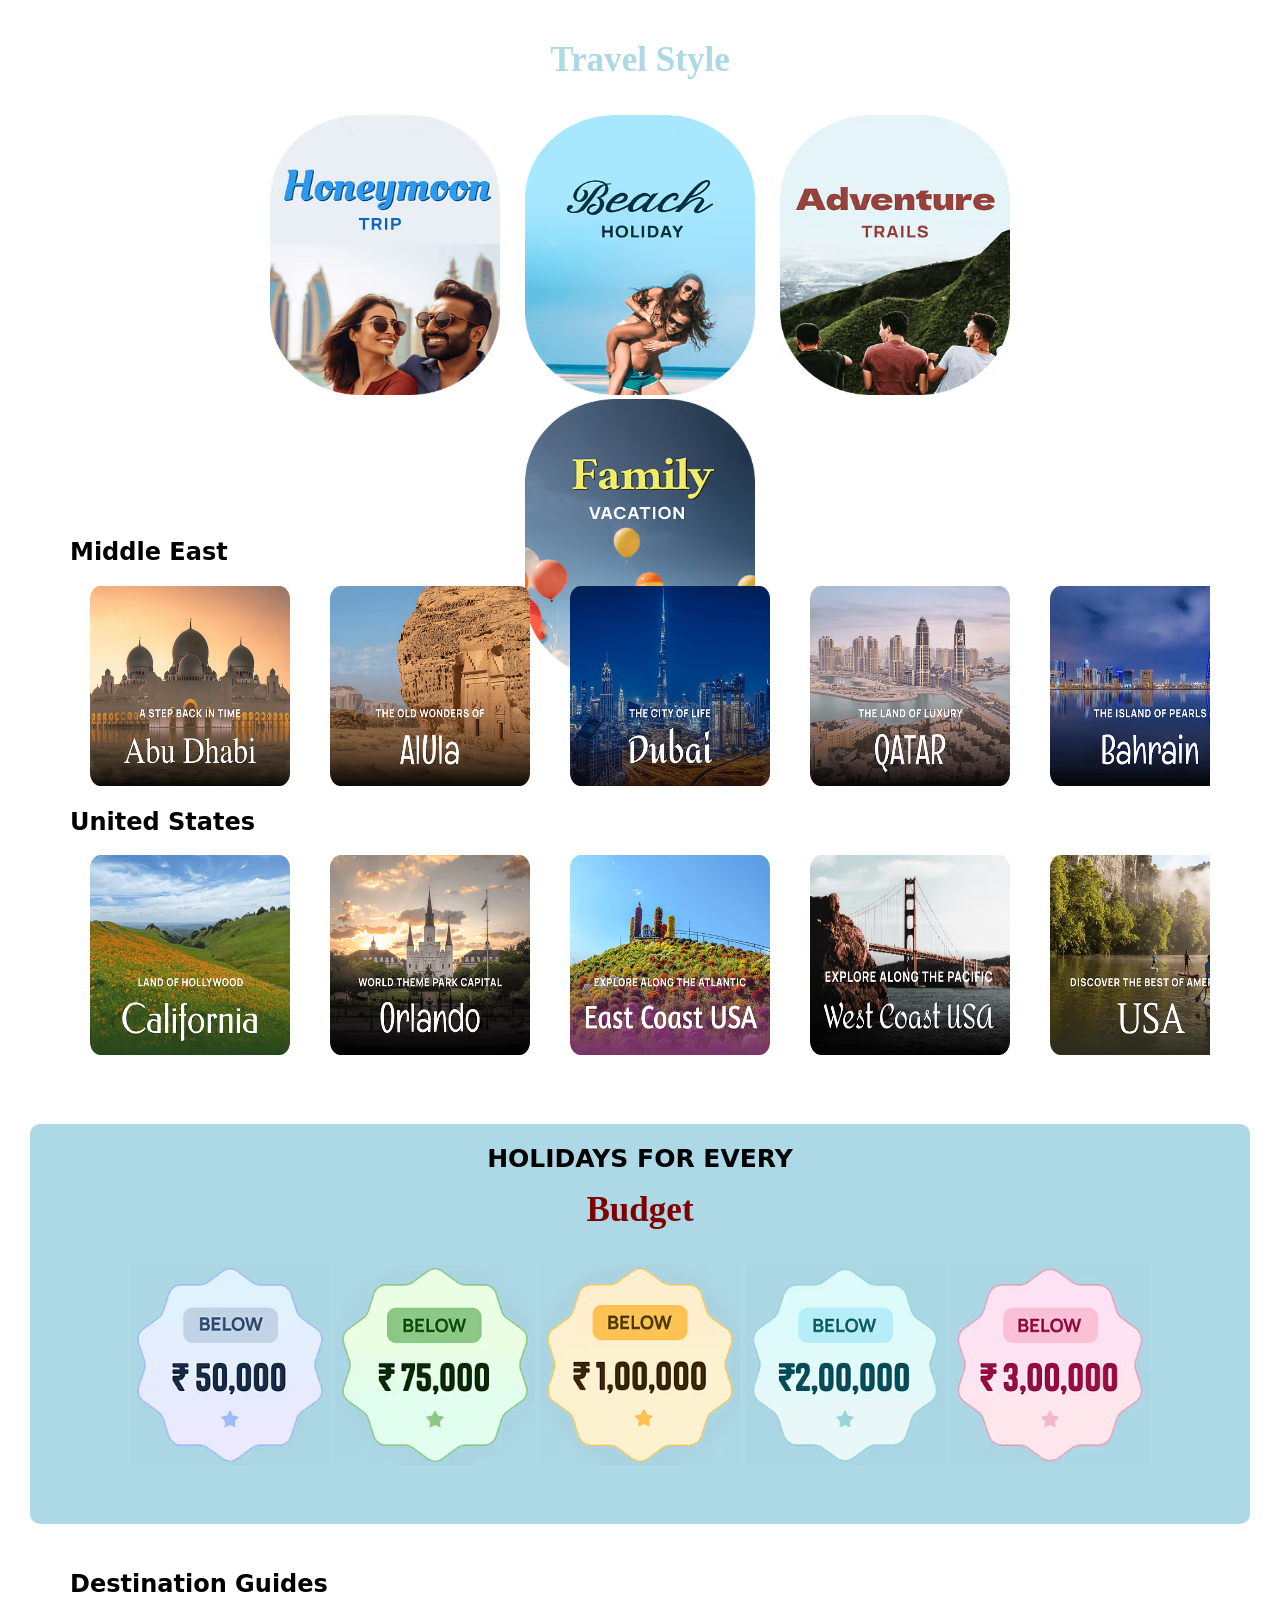
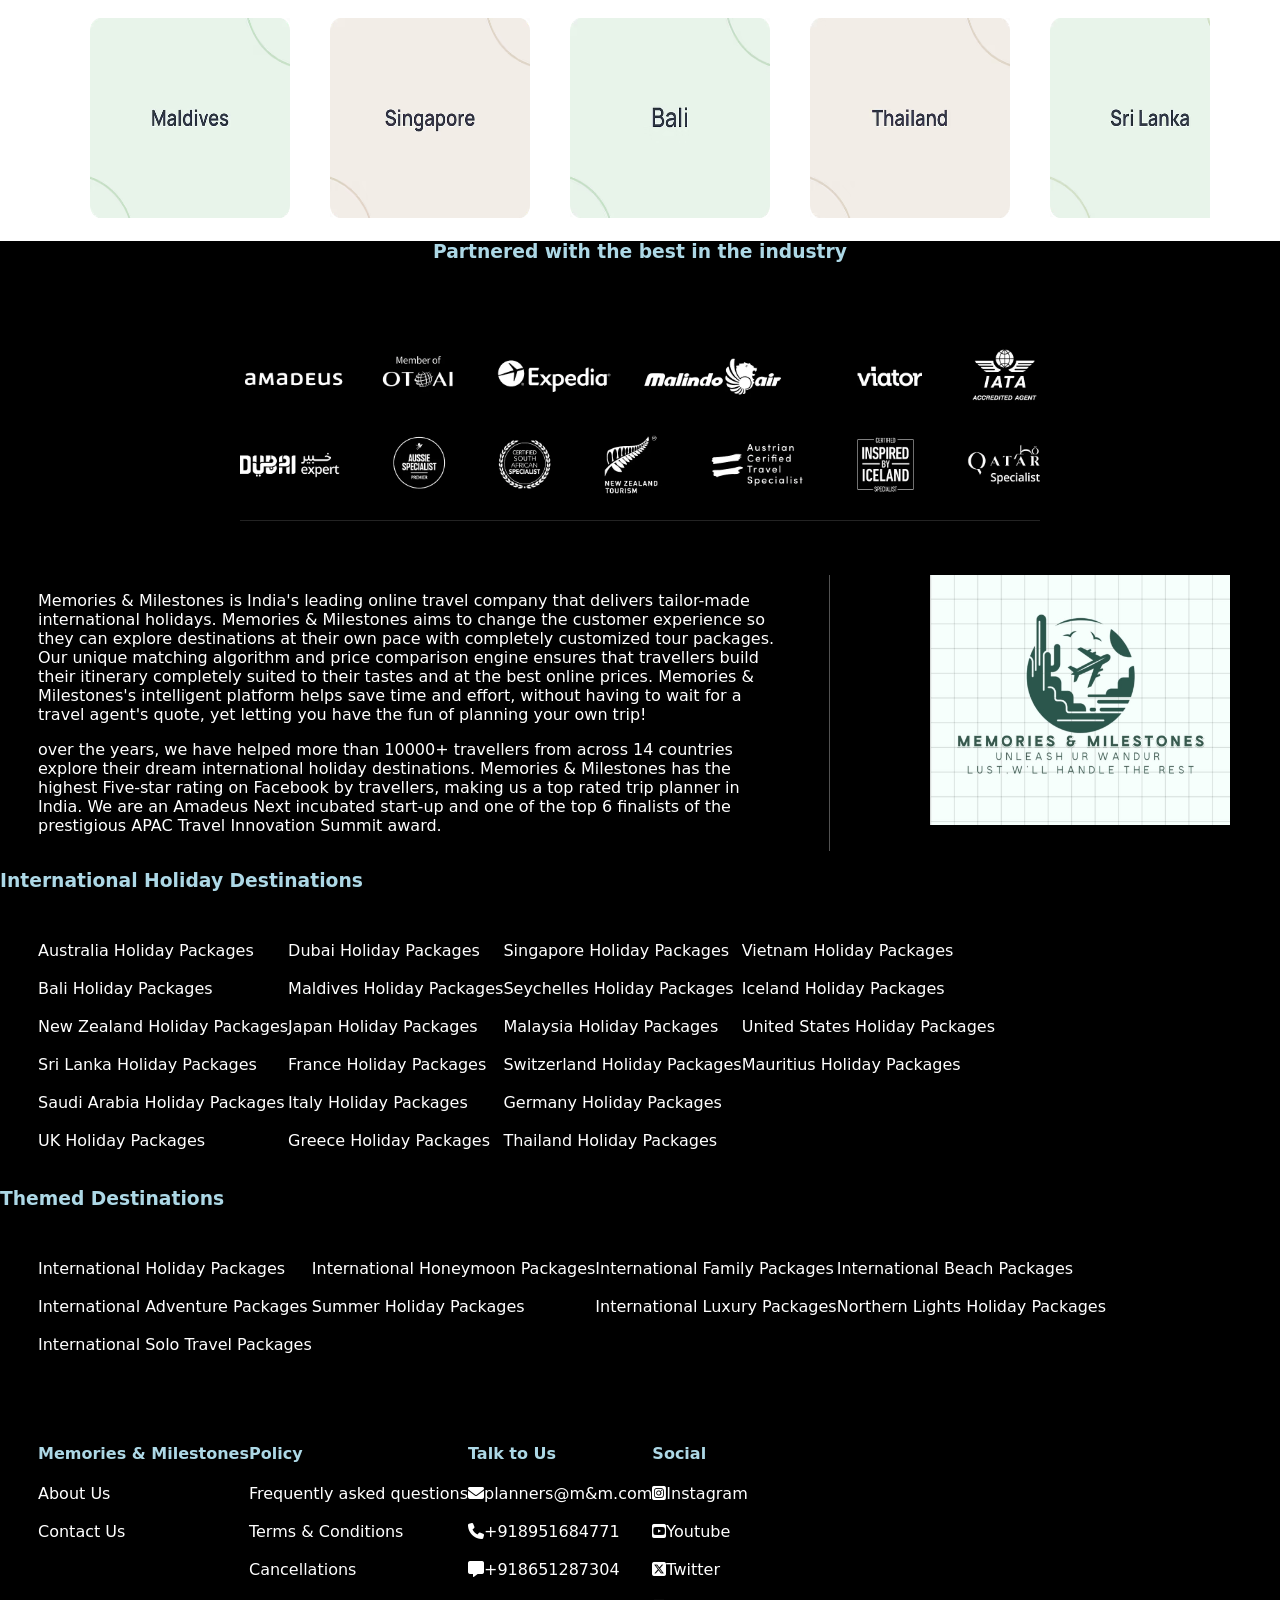
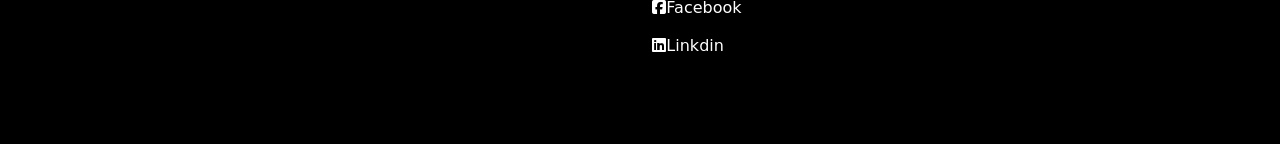
==== commit 25af5f07: "Add files via upload" ====
--- a/index.html
+++ b/index.html
@@ -12,7 +12,7 @@
     <div id="container1">
         <div id="block1">
         <div id="logo">
-           <div><img src="logo-green.jpg" alt="Error"></div> 
+           <div><img src="Images/logo-green.jpg" alt="Error"></div> 
            <div><h3>Memories & Milestones</h3></div>
            <div><p>Unleash your <span>Wandurlust</span>,we'll handle the <span>Rest</span></p></div>
         </div>
@@ -59,7 +59,7 @@
         </div>
     </div>
     <div id="login">
-        <a href="../loginpage/login.html"><button>Login</button></a>
+        <a href="login.html"><button>Login</button></a>
     </div>
     <div id="menu">
     <button onclick="bar()"><i class="fa-solid fa-bars"></i></button></div>
@@ -68,28 +68,28 @@
             <h4>Hello Guest!!!</h4>
             <p onclick="indiantourism()">Indian Tourism  <i class="fa-solid fa-angle-down"></i></p>
             <div id="indiantourismdata">
-                <a href="../loginpage/login.html" alt="Error">Andaman & Nicobar Tourism</a><br><br>
-                <a href="../loginpage/login.html" alt="Error">Uttarkhand Tourism</a><br><br>
-               <a href="../loginpage/login.html" alt="Error">Kashmir Tourism</a><br><br>
-                <a href="../loginpage/login.html" alt="Error">Sikkim Tourism</a><br><br>
-                <a href="../loginpage/login.html" alt="Error">Rajasthsn Tourism</a><br><br>
-                <a href="../loginpage/login.html" alt="Error">Goa Tourism</a><br><br>
-                <a href="../loginpage/login.html" alt="Error">Lakshadweep Tourism</a><br><br>
-                <a href="../loginpage/login.html" alt="Error">Meghalaya Tourism</a><br><br>
-                <a href="../loginpage/login.html" alt="Error">Kerala Tourism</a><br><br>
+                <a href="login.html" alt="Error">Andaman & Nicobar Tourism</a><br><br>
+                <a href="login.html" alt="Error">Uttarkhand Tourism</a><br><br>
+               <a href="login.html" alt="Error">Kashmir Tourism</a><br><br>
+                <a href="login.html" alt="Error">Sikkim Tourism</a><br><br>
+                <a href="login.html" alt="Error">Rajasthsn Tourism</a><br><br>
+                <a href="login.html" alt="Error">Goa Tourism</a><br><br>
+                <a href="login.html" alt="Error">Lakshadweep Tourism</a><br><br>
+                <a href="login.html" alt="Error">Meghalaya Tourism</a><br><br>
+                <a href="login.html" alt="Error">Kerala Tourism</a><br><br>
             </div><br>
            <div id="child">
-            <a href="../loginpage/login.html" alt="Error">Family Theme Packages</a><br><br>
-            <a href="../loginpage/login.html" alt="Error">Honeymoon Theme Packages</a><br><br>
-            <a href="../loginpage/login.html" alt="Error">Adventure Theme Packages</a><br><br>
-            <a href="./login.html" alt="Error">About Us</a><br><br>
+            <a href="login.html" alt="Error">Family Theme Packages</a><br><br>
+            <a href="login.html" alt="Error">Honeymoon Theme Packages</a><br><br>
+            <a href="login.html" alt="Error">Adventure Theme Packages</a><br><br>
+            <a href="login.html" alt="Error">About Us</a><br><br>
             <a href="#" alt="Error">Contact Us</a><br><br>
             <a href="#" alt="Error">FAQ</a><br></div>
             </form>
     </div>
     <div id="tag">
         <div id="tagimg">
-        <img src="../images-m&m/tagpink.png" alt="Error">
+        <img src="Images/tagpink.png" alt="Error">
         </div>
         <div id="tagtxt">
         <i class="fa-solid fa-plane-departure"></i>
@@ -111,110 +111,110 @@
     </div>
     <div>
          <video autoplay muted loop>
-        <source src="../images-m&m/balloonhomepage.mp4">
+        <source src="Images/balloonhomepage.mp4">
     </video>
     </div>
     <div id="container2">
         <h2>Super Hit Starters</h2>
         <div id="shsimgs">
-        <a href="#" alt="Error"><img src="../images-m&m/shs1.avif"></a>
-        <a href="#" alt="Error"><img src="../images-m&m/shs2.avif"></a>
-        <a href="#" alt="Error"><img src="../images-m&m/shs3.avif"></a>
-        <a href="#" alt="Error"><img src="../images-m&m/shs4.avif"></a>
-        <a href="#" alt="Error"><img src="../images-m&m/shs5.avif"></a>
-        <a href="#" alt="Error"><img src="../images-m&m/shs6.avif"></a>
-        <a href="#" alt="Error"><img src="../images-m&m/shs7.avif"></a>
+        <a href="#" alt="Error"><img src="Images/shs1.avif"></a>
+        <a href="#" alt="Error"><img src="Images/shs2.avif"></a>
+        <a href="#" alt="Error"><img src="Images/shs3.avif"></a>
+        <a href="#" alt="Error"><img src="Images/shs4.avif"></a>
+        <a href="#" alt="Error"><img src="Images/shs5.avif"></a>
+        <a href="#" alt="Error"><img src="Images/shs6.avif"></a>
+        <a href="#" alt="Error"><img src="Images/shs7.avif"></a>
         </div>
     </div>
     <div id="container3">
         <h2>Epic Frames from Oceania</h2>
         <div id="epicimgs">
-        <a href="#" alt="Error"><img src="../images-m&m/epic australia.avif"> </a>
-        <a href="#" alt="Error"><img src="../images-m&m/epic newzealand.avif"></a>
-        <a href="#" alt="Error"><img src="../images-m&m/epic fiji.avif"></a>
-        <a href="#" alt="Error"><img src="../images-m&m/epic melbourne.avif"></a>
-        <a href="#" alt="Error"><img src="../images-m&m/epic sydney.avif"></a>
-        <a href="#" alt="Error"><img src="../images-m&m/epic perth.avif"></a>
-        <a href="#" alt="Error"><img src="../images-m&m/epic queensland.avif"></a>
+        <a href="#" alt="Error"><img src="Images/epic australia.avif"> </a>
+        <a href="#" alt="Error"><img src="Images/epic newzealand.avif"></a>
+        <a href="#" alt="Error"><img src="Images/epic fiji.avif"></a>
+        <a href="#" alt="Error"><img src="Images/epic melbourne.avif"></a>
+        <a href="#" alt="Error"><img src="Images/epic sydney.avif"></a>
+        <a href="#" alt="Error"><img src="Images/epic perth.avif"></a>
+        <a href="#" alt="Error"><img src="Images/epic queensland.avif"></a>
         </div>
     </div>
     <div id="container4">
         <h2>Europe's Big Screen Escapes</h2>
         <div id="ebseimgs">
-            <a href="#" alt="Error"><img src="../images-m&m/ebse austria.avif"><figcaption>Austria</figcaption></a>
-            <a href="#" alt="Error"><img src="../images-m&m/ebse finland.avif"><figcaption>Finland</figcaption></a>
-            <a href="#" alt="Error"><img src="../images-m&m/ebse france.avif"><figcaption>France</figcaption></a>
-            <a href="#" alt="Error"><img src="../images-m&m/ebse germany.webp"><figcaption>Germany</figcaption></a>
-            <a href="#" alt="Error"><img src="../images-m&m/ebse italy.avif"><figcaption>Italy</figcaption></a>
-            <a href="#" alt="Error"><img src="../images-m&m/ebse norway.avif"><figcaption>Norway</figcaption></a>
-            <a href="#" alt="Error"><img src="../images-m&m/ebse spain.avif"><figcaption>Spain</figcaption></a>
-            <a href="#" alt="Error"><img src="../images-m&m/ebse switzerland.avif"><figcaption>Switzerland</figcaption></a>
-            <a href="#" alt="Error"><img src="../images-m&m/ebse uk.avif"><figcaption>United Kingdoms</figcaption></a>
+            <a href="#" alt="Error"><img src="Images/ebse austria.avif"><figcaption>Austria</figcaption></a>
+            <a href="#" alt="Error"><img src="Images/ebse finland.avif"><figcaption>Finland</figcaption></a>
+            <a href="#" alt="Error"><img src="Images/ebse france.avif"><figcaption>France</figcaption></a>
+            <a href="#" alt="Error"><img src="Images/ebse germany.webp"><figcaption>Germany</figcaption></a>
+            <a href="#" alt="Error"><img src="Images/ebse italy.avif"><figcaption>Italy</figcaption></a>
+            <a href="#" alt="Error"><img src="Images/ebse norway.avif"><figcaption>Norway</figcaption></a>
+            <a href="#" alt="Error"><img src="Images/ebse spain.avif"><figcaption>Spain</figcaption></a>
+            <a href="#" alt="Error"><img src="Images/ebse switzerland.avif"><figcaption>Switzerland</figcaption></a>
+            <a href="#" alt="Error"><img src="Images/ebse uk.avif"><figcaption>United Kingdoms</figcaption></a>
         </div>
     </div>
     <div id="container5">
        <div id="txt1"> <h3>Choose Your</h3></div>
         <div id="txt2"><h3>Travel Style</h3></div>
         <div id="c5imgs">
-        <a href="#" alt="Error"><img src="../images-m&m/c5-honeymoon.avif"></a>
-        <a href="#" alt="Error"><img src="../images-m&m/c5-beach.avif"></a>
-        <a href="#" alt="Error"><img src="../images-m&m/c5-adventure.avif"></a>
-        <a href="#" alt="Error"><img src="../images-m&m/c5-family.avif"></a>
+        <a href="#" alt="Error"><img src="Images/c5-honeymoon.avif"></a>
+        <a href="#" alt="Error"><img src="Images/c5-beach.avif"></a>
+        <a href="#" alt="Error"><img src="Images/c5-adventure.avif"></a>
+        <a href="#" alt="Error"><img src="Images/c5-family.avif"></a>
         </div>
     </div>
      <div id="container6">
         <h2>Middle East</h2>
         <div id="meimgs">
-            <a href="#" alt="Error"><img src="../images-m&m/meabudhabi.avif"></a>
-            <a href="#" alt="Error"><img src="../images-m&m/mealula.avif"> </a>
-            <a href="#" alt="Error"><img src="../images-m&m/medubai.avif"> </a>
-            <a href="#" alt="Error"><img src="../images-m&m/meqatar.avif"> </a>
-            <a href="#" alt="Error"><img src="../images-m&m/mebahrain.avif"> </a>
-            <a href="#" alt="Error"><img src="../images-m&m/mesaudi.avif"> </a>
+            <a href="#" alt="Error"><img src="Images/meabudhabi.avif"></a>
+            <a href="#" alt="Error"><img src="Images/mealula.avif"> </a>
+            <a href="#" alt="Error"><img src="Images/medubai.avif"> </a>
+            <a href="#" alt="Error"><img src="Images/meqatar.avif"> </a>
+            <a href="#" alt="Error"><img src="Images/mebahrain.avif"> </a>
+            <a href="#" alt="Error"><img src="Images/mesaudi.avif"> </a>
         </div>
     </div>
     <div id="container7">
         <h2>United States</h2>
         <div id="usimgs">
-            <a href="#" alt="Error"><img src="../images-m&m/us3.avif"></a>
-            <a href="#" alt="Error"><img src="../images-m&m/us2.avif"></a>
-            <a href="#" alt="Error"><img src="../images-m&m/us4.avif"></a>
-            <a href="#" alt="Error"><img src="../images-m&m/us5.avif"></a>
-            <a href="#" alt="Error"><img src="../images-m&m/us1.avif"></a>
+            <a href="#" alt="Error"><img src="Images/us3.avif"></a>
+            <a href="#" alt="Error"><img src="Images/us2.avif"></a>
+            <a href="#" alt="Error"><img src="Images/us4.avif"></a>
+            <a href="#" alt="Error"><img src="Images/us5.avif"></a>
+            <a href="#" alt="Error"><img src="Images/us1.avif"></a>
         </div>
     </div>
     <div id="container8">
         <div id="txt1"><h3>HOLIDAYS FOR EVERY</h3></div>
         <div id="txt2"><h3>Budget</h3></div>
         <div id="c8imgs">
-            <a href="#" alt="Error"><img src="../images-m&m/budget50k.avif"></a>
-            <a href="#" alt="Error"><img src="../images-m&m/budget75k.avif"></a>
-            <a href="#" alt="Error"><img src="../images-m&m/budget100k.avif"></a>
-            <a href="#" alt="Error"><img src="../images-m&m/budget200k.avif"></a>
-            <a href="#" alt="Error"><img src="../images-m&m/budget300k.avif"></a>
+            <a href="#" alt="Error"><img src="Images/budget50k.avif"></a>
+            <a href="#" alt="Error"><img src="Images/budget75k.avif"></a>
+            <a href="#" alt="Error"><img src="Images/budget100k.avif"></a>
+            <a href="#" alt="Error"><img src="Images/budget200k.avif"></a>
+            <a href="#" alt="Error"><img src="Images/budget300k.avif"></a>
         </div>
     </div>
     <div id="container9">
         <h2>Destination Guides</h2>
         <div id="dgimgs">
-            <a href="#" alt="Error"><img src="../images-m&m/dg1.avif"></a>
-            <a href="#" alt="Error"><img src="../images-m&m/dg2.avif"></a>
-            <a href="#" alt="Error"><img src="../images-m&m/dg3.avif"></a>
-            <a href="#" alt="Error"><img src="../images-m&m/dg4.avif"></a>
-            <a href="#" alt="Error"><img src="../images-m&m/dg5.avif"></a>
-            <a href="#" alt="Error"><img src="../images-m&m/dg6.avif"></a>
-            <a href="#" alt="Error"><img src="../images-m&m/dg14.avif"></a>
-            <a href="#" alt="Error"><img src="../images-m&m/dg8.avif"></a>
-            <a href="#" alt="Error"><img src="../images-m&m/dg9.avif"></a>
-            <a href="#" alt="Error"><img src="../images-m&m/dg10.avif"></a>
-            <a href="#" alt="Error"><img src="../images-m&m/dg11.avif"></a>
-            <a href="#" alt="Error"><img src="../images-m&m/dg12.avif"></a>
-            <a href="#" alt="Error"><img src="../images-m&m/dg13.avif"></a>
+            <a href="#" alt="Error"><img src="Images/dg1.avif"></a>
+            <a href="#" alt="Error"><img src="Images/dg2.avif"></a>
+            <a href="#" alt="Error"><img src="Images/dg3.avif"></a>
+            <a href="#" alt="Error"><img src="Images/dg4.avif"></a>
+            <a href="#" alt="Error"><img src="Images/dg5.avif"></a>
+            <a href="#" alt="Error"><img src="Images/dg6.avif"></a>
+            <a href="#" alt="Error"><img src="Images/dg14.avif"></a>
+            <a href="#" alt="Error"><img src="Images/dg8.avif"></a>
+            <a href="#" alt="Error"><img src="Images/dg9.avif"></a>
+            <a href="#" alt="Error"><img src="Images/dg10.avif"></a>
+            <a href="#" alt="Error"><img src="Images/dg11.avif"></a>
+            <a href="#" alt="Error"><img src="Images/dg12.avif"></a>
+            <a href="#" alt="Error"><img src="Images/dg13.avif"></a>
         </div>
     </div>
     <div id="container10">
        <div id="txt1"><h3>Partnered with the best in the industry</h3></div>
-        <div id="image1"><img src="../images-m&m/partneshipimg.webp"></div>
+        <div id="image1"><img src="Images/partneshipimg.webp"></div>
         <div id="block102">
             <div id="txt">
                 <p>Memories & Milestones is India's leading online travel company that delivers tailor-made international holidays. Memories & Milestones aims to change the customer experience so they can explore destinations at their own pace with completely customized tour packages. Our unique matching algorithm and price comparison engine ensures that travellers build their itinerary completely suited to their tastes and at the best online prices. Memories & Milestones's intelligent platform helps save time and effort, without having to wait for a travel agent's quote, yet letting you have the fun of planning your own trip!</p>
@@ -222,7 +222,7 @@
             </div>
            
             <div id="image">
-                <img src="../images-m&m/c10 img.jpg">
+                <img src="Images/c10 img.jpg">
             </div> 
         </div>
         <h3>International Holiday Destinations</h3>
@@ -307,4 +307,4 @@
     </div>
     </div>
 </body>
-</html>
+</html>
